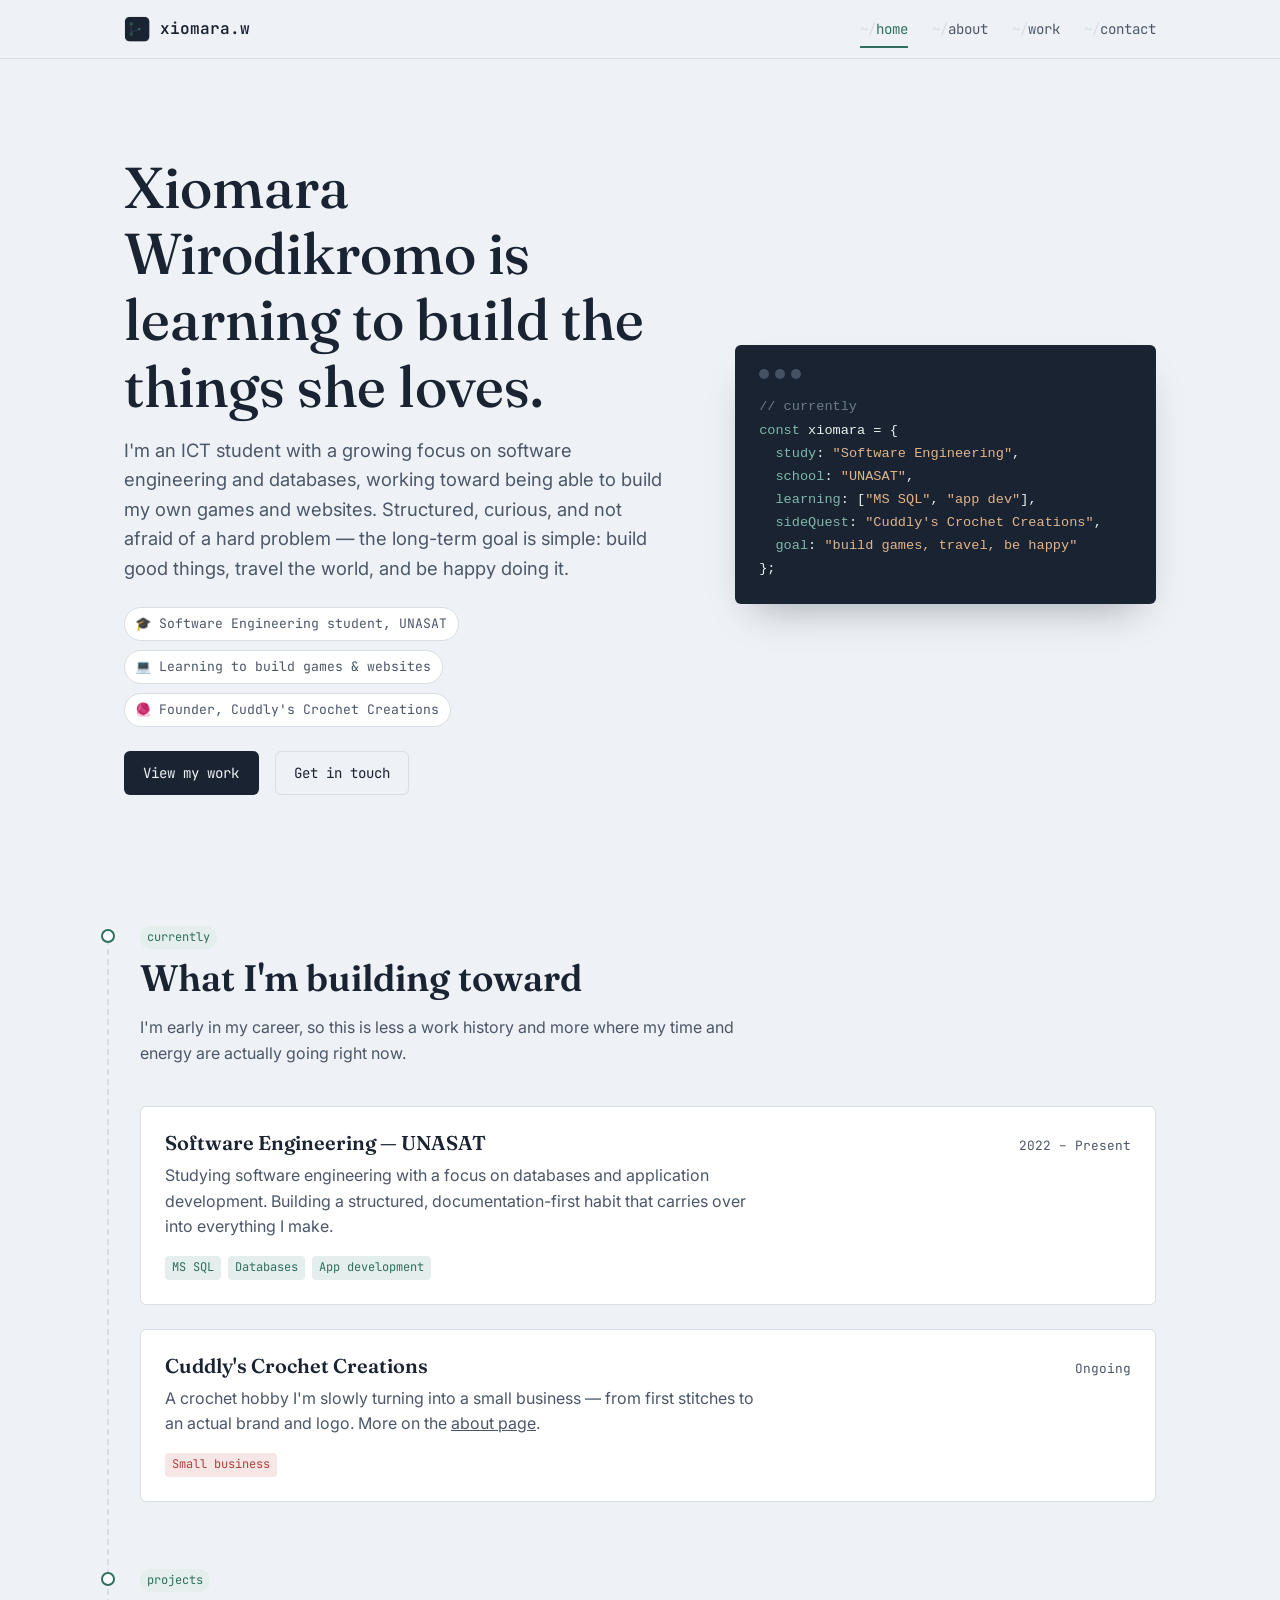
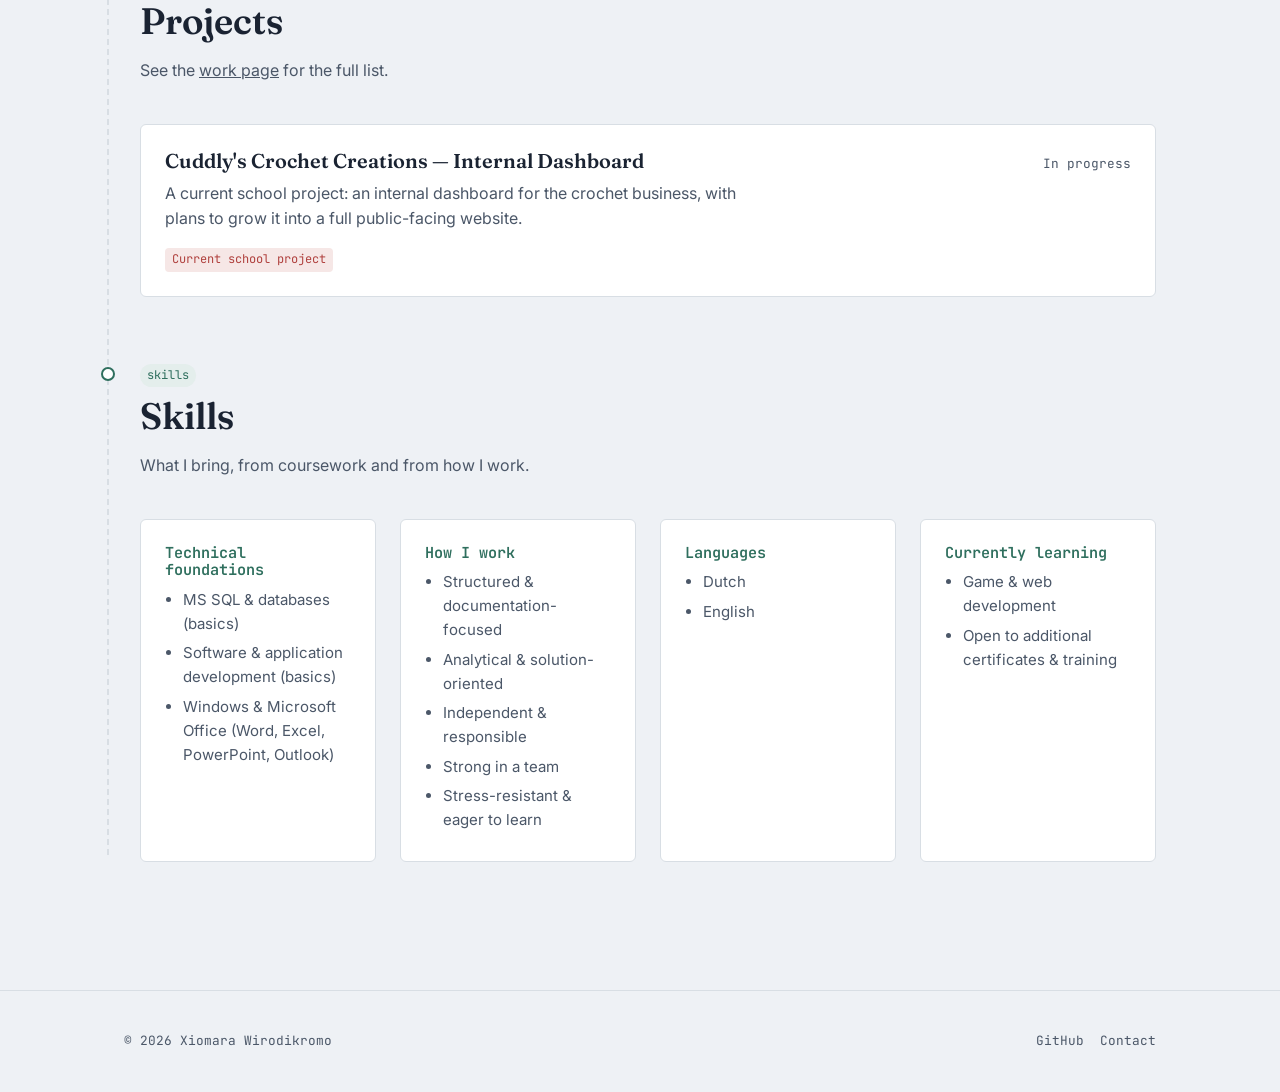
==== index.html @ 6be86434 "Initial commit" ====
<!DOCTYPE html>
<html lang="en">
<head>
<meta charset="UTF-8">
<meta name="viewport" content="width=device-width, initial-scale=1.0">
<title>Xiomara Wirodikromo — ICT Student &amp; Aspiring Developer</title>
<meta name="description" content="Portfolio of Xiomara Wirodikromo, an ICT student building toward software and game development.">
<link rel="icon" href="./img/logo.png">
<link rel="preconnect" href="https://fonts.googleapis.com">
<link href="https://fonts.googleapis.com/css2?family=Fraunces:wght@400;500;600&family=Inter:wght@400;500;600&family=JetBrains+Mono:wght@400;500;600&display=swap" rel="stylesheet">
<link rel="stylesheet" href="./css/main.css">
</head>
<body>

<header class="site-header">
  <nav class="nav">
    <a href="./index.html" class="nav-brand">
      <img src="./img/logo.png" alt="" class="nav-logo">
      xiomara.w
    </a>
    <button class="nav-toggle" aria-label="Toggle menu" aria-expanded="false">
      <span></span>
    </button>
    <ul class="nav-links">
      <li><a href="./index.html">home</a></li>
      <li><a href="./about.html">about</a></li>
      <li><a href="./work.html">work</a></li>
      <li><a href="./contact.html">contact</a></li>
    </ul>
  </nav>
</header>

<main>

  <!-- HERO -->
  <section class="hero">
    <div class="container hero-grid">
      <div class="hero-copy">
        <h1>Xiomara Wirodikromo is learning to build the things she loves.</h1>
        <p class="lede">I'm an ICT student with a growing focus on software
          engineering and databases, working toward being able to build my own
          games and websites. Structured, curious, and not afraid of a hard
          problem — the long-term goal is simple: build good things, travel
          the world, and be happy doing it.</p>

        <ul class="hero-roles">
          <li>🎓 Software Engineering student, UNASAT</li>
          <li>💻 Learning to build games &amp; websites</li>
          <li>🧶 Founder, Cuddly's Crochet Creations</li>
        </ul>

        <div class="hero-actions">
          <a href="./work.html" class="btn btn-primary">View my work</a>
          <a href="./contact.html" class="btn btn-ghost">Get in touch</a>
        </div>
      </div>

      <div class="hero-panel">
        <div class="panel-titlebar"><span></span><span></span><span></span></div>
        <pre><span class="c">// currently</span>
<span class="k">const</span> xiomara = {
  <span class="k">study</span>: <span class="s">"Software Engineering"</span>,
  <span class="k">school</span>: <span class="s">"UNASAT"</span>,
  <span class="k">learning</span>: [<span class="s">"MS SQL"</span>, <span class="s">"app dev"</span>],
  <span class="k">sideQuest</span>: <span class="s">"Cuddly's Crochet Creations"</span>,
  <span class="k">goal</span>: <span class="s">"build games, travel, be happy"</span>
};</pre>
      </div>
    </div>
  </section>

  <!-- CURRENT FOCUS + PROJECTS + SKILLS, threaded on the branch line -->
  <section>
    <div class="container branch">

      <div class="branch-node reveal">
        <span class="commit-tag">currently</span>
        <div class="section-head">
          <h2>What I'm building toward</h2>
          <p>I'm early in my career, so this is less a work history and more
            where my time and energy are actually going right now.</p>
        </div>
        <div class="card-list">
          <article class="entry-card">
            <div class="entry-head">
              <h3>Software Engineering — UNASAT</h3>
              <span class="entry-meta">2022 – Present</span>
            </div>
            <p>Studying software engineering with a focus on databases and
              application development. Building a structured, documentation-first
              habit that carries over into everything I make.</p>
            <div class="tag-row">
              <span class="tag">MS SQL</span>
              <span class="tag">Databases</span>
              <span class="tag">App development</span>
            </div>
          </article>
          <article class="entry-card">
            <div class="entry-head">
              <h3>Cuddly's Crochet Creations</h3>
              <span class="entry-meta">Ongoing</span>
            </div>
            <p>A crochet hobby I'm slowly turning into a small business —
              from first stitches to an actual brand and logo. More on the
              <a href="./about.html">about page</a>.</p>
            <div class="tag-row">
              <span class="tag flag">Small business</span>
            </div>
          </article>
        </div>
      </div>

      <div class="branch-node reveal">
        <span class="commit-tag">projects</span>
        <div class="section-head">
          <h2>Projects</h2>
          <p>See the <a href="./work.html">work page</a> for the full list.</p>
        </div>
        <div class="card-list">
          <article class="entry-card">
            <div class="entry-head">
              <h3>Cuddly's Crochet Creations — Internal Dashboard</h3>
              <span class="entry-meta">In progress</span>
            </div>
            <p>A current school project: an internal dashboard for the
              crochet business, with plans to grow it into a full
              public-facing website.</p>
            <div class="tag-row">
              <span class="tag flag">Current school project</span>
            </div>
          </article>
        </div>
      </div>

      <div class="branch-node reveal">
        <span class="commit-tag">skills</span>
        <div class="section-head">
          <h2>Skills</h2>
          <p>What I bring, from coursework and from how I work.</p>
        </div>
        <div class="skills-grid">
          <div class="skill-card">
            <h3>Technical foundations</h3>
            <ul>
              <li>MS SQL &amp; databases (basics)</li>
              <li>Software &amp; application development (basics)</li>
              <li>Windows &amp; Microsoft Office (Word, Excel, PowerPoint, Outlook)</li>
            </ul>
          </div>
          <div class="skill-card">
            <h3>How I work</h3>
            <ul>
              <li>Structured &amp; documentation-focused</li>
              <li>Analytical &amp; solution-oriented</li>
              <li>Independent &amp; responsible</li>
              <li>Strong in a team</li>
              <li>Stress-resistant &amp; eager to learn</li>
            </ul>
          </div>
          <div class="skill-card">
            <h3>Languages</h3>
            <ul>
              <li>Dutch</li>
              <li>English</li>
            </ul>
          </div>
          <div class="skill-card">
            <h3>Currently learning</h3>
            <ul>
              <li>Game &amp; web development</li>
              <li>Open to additional certificates &amp; training</li>
            </ul>
          </div>
        </div>
      </div>

    </div>
  </section>

</main>

<footer class="site-footer">
  <div class="container footer-row">
    <span>© <span id="year"></span> Xiomara Wirodikromo</span>
    <ul class="footer-links">
      <li><a href="https://github.com/WirodikromoX" target="_blank" rel="noopener">GitHub</a></li>
      <li><a href="./contact.html">Contact</a></li>
    </ul>
  </div>
</footer>

<script src="./js/main.js"></script>
</body>
</html>
---- css/main.css ----
/* =========================================================
   MAIN.CSS
   Loaded on every page. Contains:
   1) design tokens
   2) base/reset + typography
   3) shared components (nav, footer, buttons, branch line, reveal)
   4) home-page-specific sections (hero, experience, projects, skills)
      — index.html has no dedicated stylesheet of its own, so its
      page-specific rules live here since this IS the main page.
   ========================================================= */

/* ---------- 1) design tokens ---------- */
:root{
  --ink:        #1A2332;
  --ink-soft:   #4B5768;
  --paper:      #EEF1F5;
  --card:       #FFFFFF;
  --line:       #D8DEE4;
  --signal:     #2F6F5E;
  --signal-soft:#E4EEEC;
  --flag:       #B0413E;
  --flag-soft:  #F6E7E6;

  --font-display: "Fraunces", Georgia, "Times New Roman", serif;
  --font-body: "Inter", -apple-system, BlinkMacSystemFont, "Segoe UI", sans-serif;
  --font-mono: "JetBrains Mono", "SFMono-Regular", Consolas, monospace;

  --space-1: 0.5rem;
  --space-2: 1rem;
  --space-3: 1.5rem;
  --space-4: 2.5rem;
  --space-5: 4rem;
  --space-6: 6rem;

  --radius: 6px;
  --max-w: 1080px;
}

/* ---------- 2) base / reset / typography ---------- */
*, *::before, *::after{ box-sizing: border-box; }
html{ scroll-behavior: smooth; }

@media (prefers-reduced-motion: reduce){
  html{ scroll-behavior: auto; }
  *, *::before, *::after{
    animation-duration: 0.01ms !important;
    animation-iteration-count: 1 !important;
    transition-duration: 0.01ms !important;
  }
}

body{
  margin: 0;
  background: var(--paper);
  color: var(--ink);
  font-family: var(--font-body);
  font-size: 16px;
  line-height: 1.6;
  -webkit-font-smoothing: antialiased;
}

img{ max-width: 100%; display: block; }
a{ color: inherit; }

h1, h2, h3, h4{
  font-family: var(--font-display);
  font-weight: 600;
  line-height: 1.15;
  margin: 0 0 var(--space-2);
  color: var(--ink);
}
h1{ font-size: clamp(2.4rem, 5vw, 3.6rem); font-weight: 500; }
h2{ font-size: clamp(1.7rem, 3vw, 2.3rem); }
h3{ font-size: 1.25rem; }
p{ margin: 0 0 var(--space-2); color: var(--ink-soft); max-width: 60ch; }

.eyebrow{
  font-family: var(--font-mono);
  font-size: 0.78rem;
  letter-spacing: 0.04em;
  color: var(--signal);
  display: inline-flex;
  align-items: center;
  gap: 0.5em;
  margin-bottom: var(--space-2);
}
.eyebrow::before{ content: "//"; color: var(--line); }

.container{
  max-width: var(--max-w);
  margin: 0 auto;
  padding: 0 var(--space-3);
}

a:focus-visible, button:focus-visible, input:focus-visible, textarea:focus-visible{
  outline: 2px solid var(--signal);
  outline-offset: 3px;
  border-radius: 3px;
}

section{ padding: var(--space-5) 0; }
.section-head{ margin-bottom: var(--space-4); max-width: 62ch; }

/* ---------- 3) shared components ---------- */

/* nav */
.site-header{
  position: sticky;
  top: 0;
  z-index: 50;
  background: rgba(238,241,245,0.88);
  backdrop-filter: blur(8px);
  border-bottom: 1px solid var(--line);
}
.nav{
  display: flex;
  align-items: center;
  justify-content: space-between;
  padding: var(--space-2) var(--space-3);
  max-width: var(--max-w);
  margin: 0 auto;
}
.nav-brand{
  font-family: var(--font-mono);
  font-weight: 600;
  font-size: 1rem;
  text-decoration: none;
  color: var(--ink);
  display: flex;
  align-items: center;
  gap: 0.6em;
}
.nav-brand .nav-logo{
  width: 26px; height: 26px;
  border-radius: 6px;
}
.nav-links{
  display: flex;
  gap: var(--space-3);
  list-style: none;
  margin: 0; padding: 0;
  font-family: var(--font-mono);
  font-size: 0.88rem;
}
.nav-links a{
  text-decoration: none;
  color: var(--ink-soft);
  padding: 0.3em 0;
  position: relative;
}
.nav-links a::before{
  content: "~/";
  color: var(--line);
}
.nav-links a:hover, .nav-links a[aria-current="page"]{
  color: var(--signal);
}
.nav-links a[aria-current="page"]::after{
  content: "";
  position: absolute;
  left: 0; right: 0; bottom: -6px;
  height: 2px;
  background: var(--signal);
}
.nav-toggle{
  display: none;
  background: none;
  border: 1px solid var(--line);
  border-radius: var(--radius);
  width: 40px; height: 40px;
  cursor: pointer;
  align-items: center;
  justify-content: center;
}
.nav-toggle span, .nav-toggle span::before, .nav-toggle span::after{
  content: "";
  display: block;
  width: 18px; height: 2px;
  background: var(--ink);
  position: relative;
  transition: transform 0.2s ease, opacity 0.2s ease;
}
.nav-toggle span::before{ position: absolute; top: -6px; }
.nav-toggle span::after{ position: absolute; top: 6px; }

/* branch line — signature element, used on every page */
.branch{
  position: relative;
  padding-left: var(--space-4);
}
.branch::before{
  content: "";
  position: absolute;
  left: 7px; top: 6px; bottom: 6px;
  width: 2px;
  background: repeating-linear-gradient(
    to bottom, var(--line) 0 6px, transparent 6px 10px
  );
}
.branch-node{
  position: relative;
  padding-bottom: var(--space-5);
}
.branch-node:last-child{ padding-bottom: 0; }
.branch-node::before{
  content: "";
  position: absolute;
  left: calc(-1 * var(--space-4) + 1px);
  top: 6px;
  width: 14px; height: 14px;
  border-radius: 50%;
  background: var(--card);
  border: 2px solid var(--signal);
}
.branch-node .commit-tag{
  font-family: var(--font-mono);
  font-size: 0.75rem;
  color: var(--signal);
  background: var(--signal-soft);
  padding: 0.15em 0.6em;
  border-radius: 999px;
  display: inline-block;
  margin-bottom: var(--space-1);
}

/* buttons */
.btn{
  display: inline-flex;
  align-items: center;
  gap: 0.5em;
  font-family: var(--font-mono);
  font-size: 0.88rem;
  text-decoration: none;
  padding: 0.7em 1.3em;
  border-radius: var(--radius);
  border: 1px solid transparent;
  cursor: pointer;
  transition: transform 0.15s ease, background 0.15s ease, border-color 0.15s ease;
}
.btn-primary{ background: var(--ink); color: #EEF1F5; }
.btn-primary:hover{ transform: translateY(-2px); background: var(--signal); }
.btn-ghost{ background: transparent; border-color: var(--line); color: var(--ink); }
.btn-ghost:hover{ border-color: var(--signal); color: var(--signal); }

/* tags (shared across experience/project/skill cards) */
.tag-row{ display: flex; flex-wrap: wrap; gap: 0.4em; margin-top: var(--space-1); }
.tag{
  font-family: var(--font-mono);
  font-size: 0.75rem;
  padding: 0.2em 0.6em;
  border-radius: 4px;
  background: var(--signal-soft);
  color: var(--signal);
}
.tag.flag{ background: var(--flag-soft); color: var(--flag); }

/* reveal-on-scroll */
.reveal{ opacity: 0; transform: translateY(16px); transition: opacity 0.6s ease, transform 0.6s ease; }
.reveal.is-visible{ opacity: 1; transform: translateY(0); }

/* footer */
.site-footer{
  border-top: 1px solid var(--line);
  padding: var(--space-4) 0;
  margin-top: var(--space-5);
}
.footer-row{
  display: flex;
  justify-content: space-between;
  align-items: center;
  flex-wrap: wrap;
  gap: var(--space-2);
  font-family: var(--font-mono);
  font-size: 0.8rem;
  color: var(--ink-soft);
}
.footer-links{ display: flex; gap: var(--space-2); list-style: none; margin: 0; padding: 0; }
.footer-links a{ text-decoration: none; color: var(--ink-soft); }
.footer-links a:hover{ color: var(--signal); }

/* ---------- 4) home page (index.html) ---------- */
.hero{ padding: var(--space-6) 0 var(--space-5); }
.hero-grid{
  display: grid;
  grid-template-columns: 1.3fr 1fr;
  gap: var(--space-5);
  align-items: center;
}
.hero-copy p.lede{ font-size: 1.15rem; color: var(--ink-soft); max-width: 52ch; }
.hero-roles{
  display: flex; flex-wrap: wrap; gap: 0.6em;
  margin: var(--space-3) 0; padding: 0; list-style: none;
}
.hero-roles li{
  font-family: var(--font-mono);
  font-size: 0.82rem;
  border: 1px solid var(--line);
  background: var(--card);
  padding: 0.4em 0.8em;
  border-radius: 999px;
  color: var(--ink-soft);
}
.hero-actions{ display: flex; gap: var(--space-2); margin-top: var(--space-3); flex-wrap: wrap; }

.hero-panel{
  background: var(--ink);
  color: #EAF0EE;
  border-radius: var(--radius);
  padding: var(--space-3);
  font-family: var(--font-mono);
  font-size: 0.85rem;
  box-shadow: 0 20px 40px -20px rgba(26,35,50,0.4);
}
.hero-panel .panel-titlebar{ display: flex; gap: 6px; margin-bottom: var(--space-2); }
.hero-panel .panel-titlebar span{ width: 10px; height: 10px; border-radius: 50%; background: #465063; }
.hero-panel pre{ margin: 0; white-space: pre-wrap; line-height: 1.7; }
.hero-panel .k{ color: #7FB8A8; }
.hero-panel .s{ color: #E0B48A; }
.hero-panel .c{ color: #6E7A8C; }

/* experience / project cards (home page summary lists) */
.card-list{ display: flex; flex-direction: column; gap: var(--space-3); }
.entry-card{
  background: var(--card);
  border: 1px solid var(--line);
  border-radius: var(--radius);
  padding: var(--space-3);
}
.entry-head{
  display: flex; justify-content: space-between; align-items: baseline;
  flex-wrap: wrap; gap: 0.5em; margin-bottom: 0.4em;
}
.entry-head h3{ margin: 0; }
.entry-meta{ font-family: var(--font-mono); font-size: 0.8rem; color: var(--ink-soft); white-space: nowrap; }

/* skills grid */
.skills-grid{
  display: grid;
  grid-template-columns: repeat(auto-fit, minmax(220px, 1fr));
  gap: var(--space-3);
}
.skill-card{ background: var(--card); border: 1px solid var(--line); border-radius: var(--radius); padding: var(--space-3); }
.skill-card h3{ font-family: var(--font-mono); font-size: 0.95rem; color: var(--signal); margin-bottom: 0.6em; }
.skill-card ul{ margin: 0; padding-left: 1.1em; color: var(--ink-soft); }
.skill-card li{ margin-bottom: 0.35em; font-size: 0.94rem; }

/* ---------- responsive (shared breakpoints) ---------- */
@media (max-width: 860px){
  .hero-grid{ grid-template-columns: 1fr; }
  .hero-panel{ order: -1; }
}

@media (max-width: 720px){
  .nav-toggle{ display: flex; }
  .nav-links{
    position: absolute;
    top: 100%; left: 0; right: 0;
    background: var(--paper);
    border-bottom: 1px solid var(--line);
    flex-direction: column;
    gap: 0;
    padding: var(--space-2) var(--space-3);
    display: none;
  }
  .nav-links.open{ display: flex; }
  .nav-links li{ padding: 0.7em 0; border-bottom: 1px solid var(--line); }
  .nav-links li:last-child{ border-bottom: none; }
  .branch{ padding-left: var(--space-3); }
  .branch-node::before{ left: calc(-1 * var(--space-3) + 1px); }
}

@media (max-width: 480px){
  .container{ padding: 0 var(--space-2); }
  .hero{ padding: var(--space-5) 0 var(--space-4); }
  h1{ font-size: 2.1rem; }
}
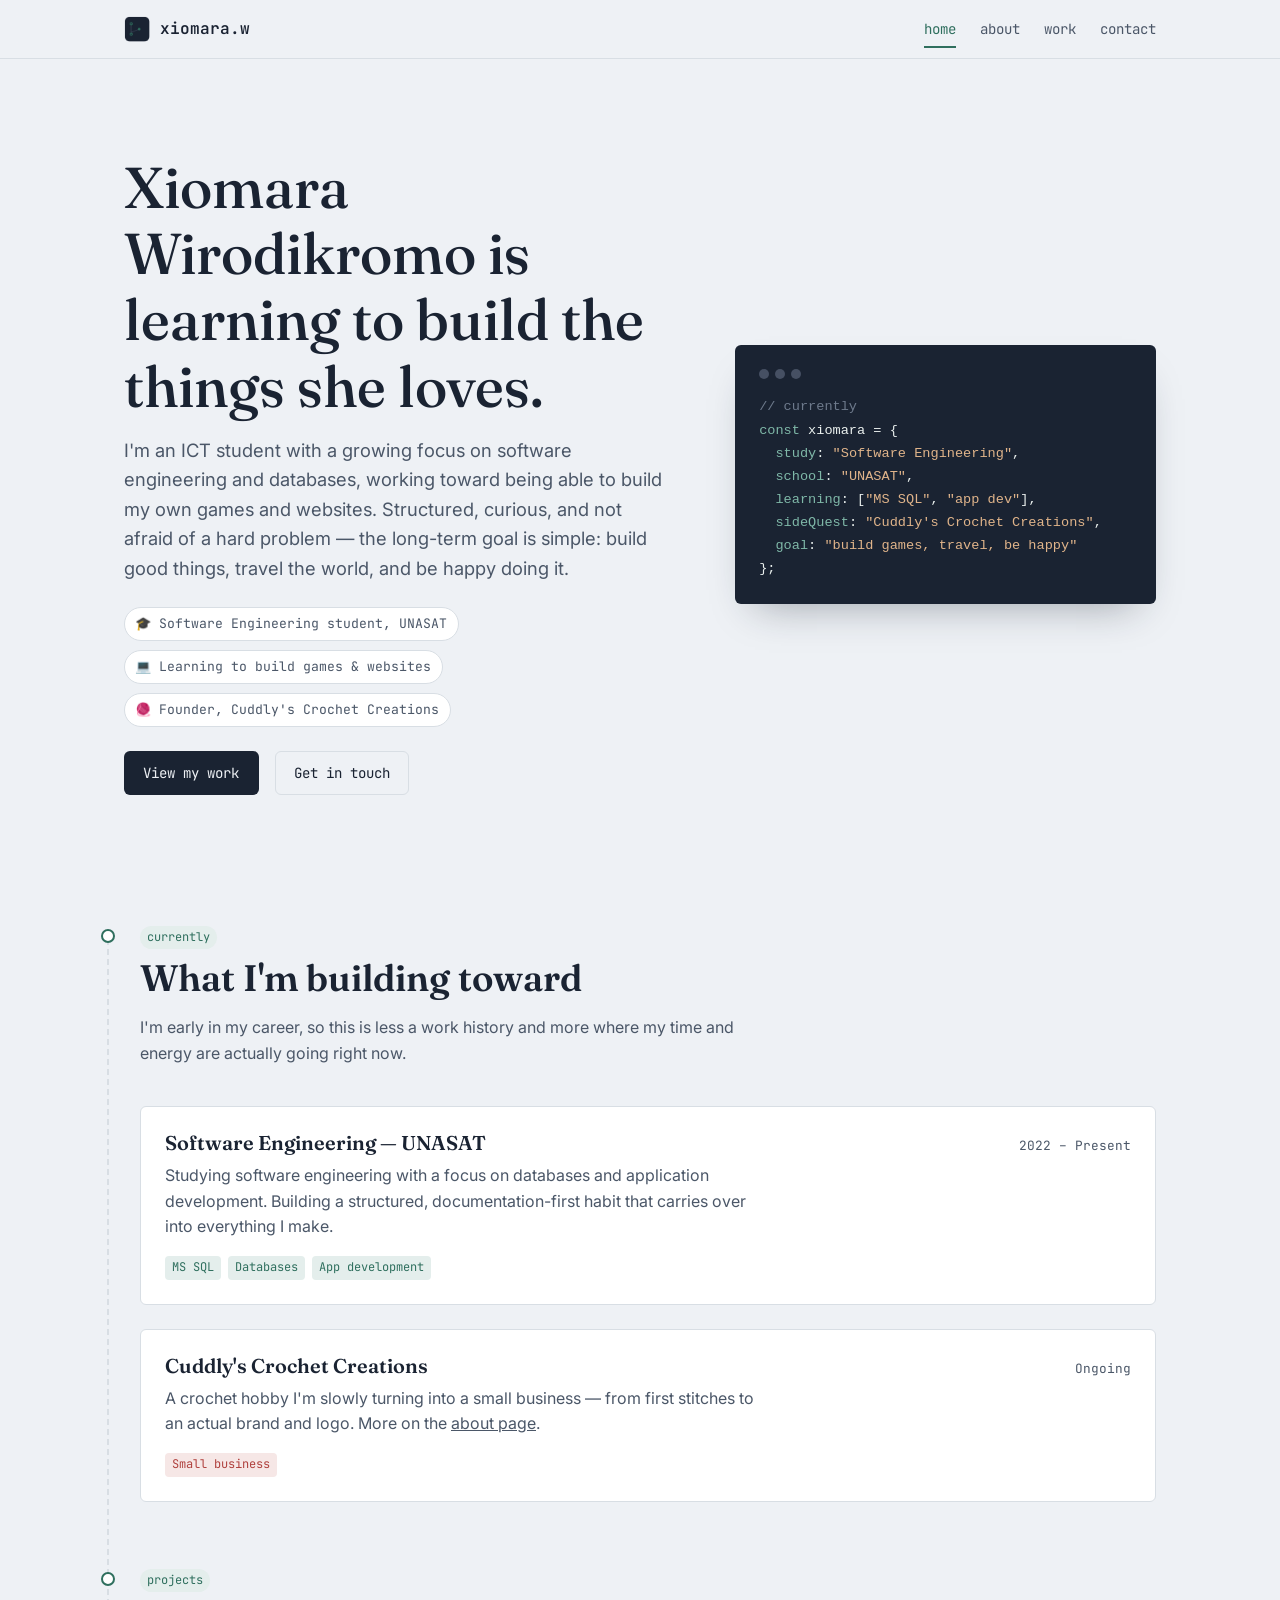
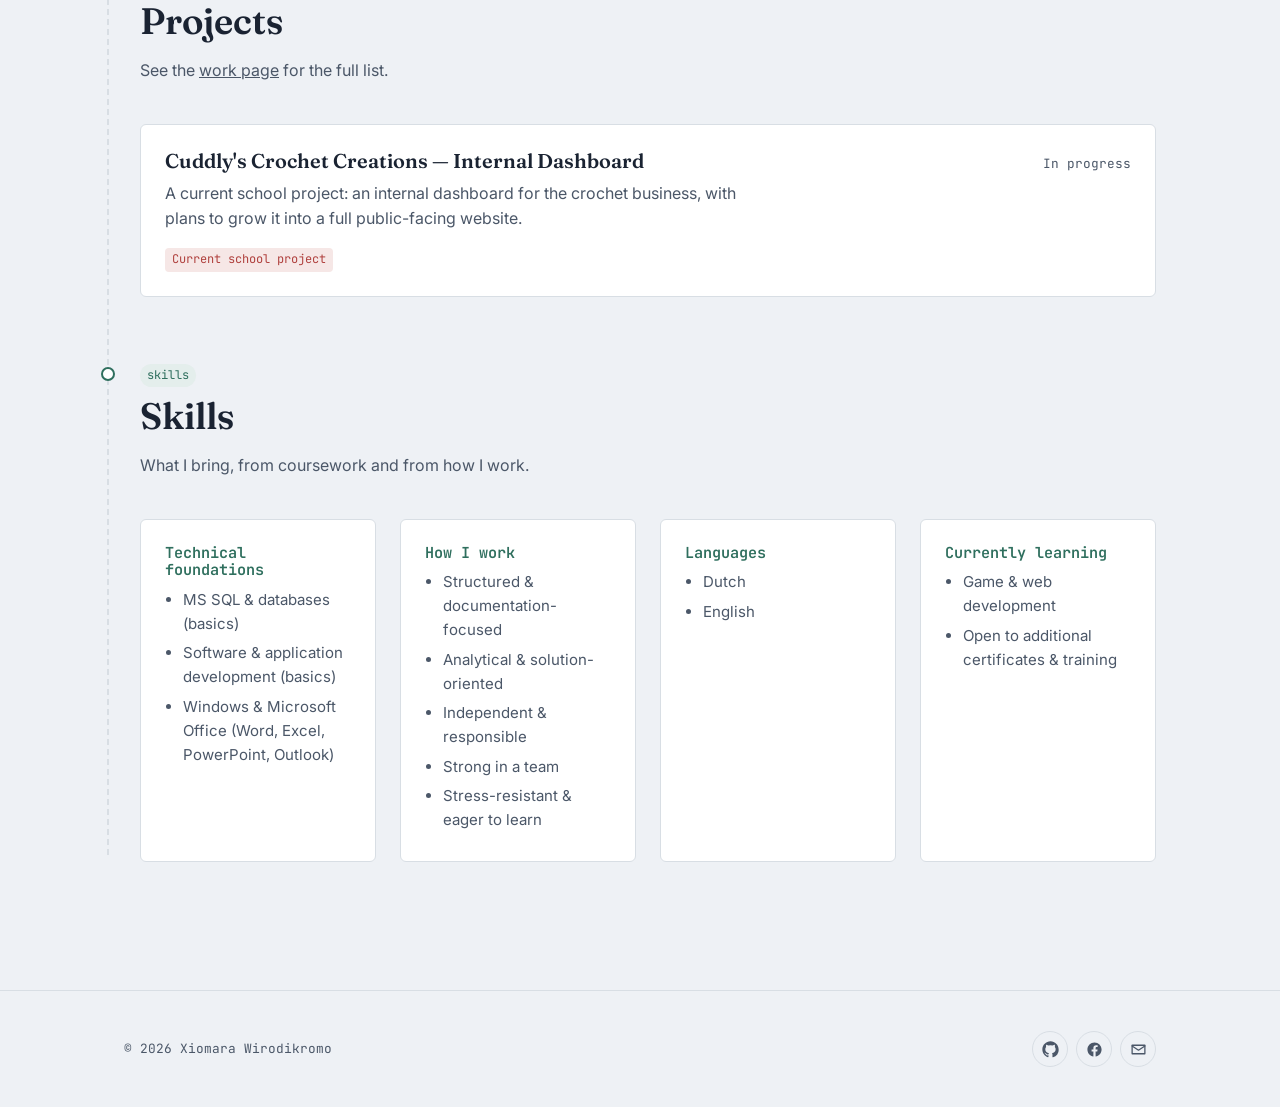
==== commit 08254d8b: "Updated" ====
--- a/index.html
+++ b/index.html
@@ -183,8 +183,21 @@
   <div class="container footer-row">
     <span>© <span id="year"></span> Xiomara Wirodikromo</span>
     <ul class="footer-links">
-      <li><a href="https://github.com/WirodikromoX" target="_blank" rel="noopener">GitHub</a></li>
-      <li><a href="./contact.html">Contact</a></li>
+      <li>
+        <a href="https://github.com/WirodikromoX" target="_blank" rel="noopener" aria-label="GitHub">
+          <svg viewBox="0 0 24 24" fill="currentColor" aria-hidden="true"><path d="M12 .5C5.73.5.5 5.73.5 12c0 5.08 3.29 9.39 7.86 10.91.57.1.78-.25.78-.55 0-.27-.01-1.17-.02-2.12-3.2.7-3.88-1.36-3.88-1.36-.52-1.33-1.28-1.69-1.28-1.69-1.04-.71.08-.7.08-.7 1.15.08 1.76 1.18 1.76 1.18 1.03 1.76 2.7 1.25 3.36.96.1-.75.4-1.25.73-1.54-2.55-.29-5.24-1.28-5.24-5.69 0-1.26.45-2.28 1.18-3.09-.12-.29-.51-1.46.11-3.05 0 0 .96-.31 3.15 1.18a10.9 10.9 0 0 1 5.74 0c2.19-1.49 3.15-1.18 3.15-1.18.62 1.59.23 2.76.11 3.05.74.81 1.18 1.83 1.18 3.09 0 4.42-2.69 5.4-5.25 5.68.41.36.78 1.08.78 2.18 0 1.57-.01 2.84-.01 3.23 0 .3.2.66.79.55A10.52 10.52 0 0 0 23.5 12C23.5 5.73 18.27.5 12 .5z"/></svg>
+        </a>
+      </li>
+      <li>
+        <a href="https://www.facebook.com/share/17tp4XzdbE/" target="_blank" rel="noopener" aria-label="Facebook">
+          <svg viewBox="0 0 24 24" fill="currentColor" aria-hidden="true"><path d="M22 12.06C22 6.5 17.52 2 12 2S2 6.5 2 12.06c0 5 3.66 9.15 8.44 9.94v-7.03H7.9v-2.91h2.54V9.85c0-2.51 1.49-3.9 3.77-3.9 1.09 0 2.24.2 2.24.2v2.46h-1.26c-1.24 0-1.63.77-1.63 1.56v1.88h2.78l-.44 2.91h-2.34V22c4.78-.79 8.44-4.94 8.44-9.94z"/></svg>
+        </a>
+      </li>
+      <li>
+        <a href="./contact.html" aria-label="Contact">
+          <svg viewBox="0 0 24 24" fill="none" stroke="currentColor" stroke-width="1.8" stroke-linecap="round" stroke-linejoin="round" aria-hidden="true"><path d="M3 6h18v12H3z"/><path d="m3 7 9 6 9-6"/></svg>
+        </a>
+      </li>
     </ul>
   </div>
 </footer>
--- a/css/main.css
+++ b/css/main.css
@@ -148,10 +148,6 @@
   padding: 0.3em 0;
   position: relative;
 }
-.nav-links a::before{
-  content: "~/";
-  color: var(--line);
-}
 .nav-links a:hover, .nav-links a[aria-current="page"]{
   color: var(--signal);
 }
@@ -274,9 +270,25 @@
   font-size: 0.8rem;
   color: var(--ink-soft);
 }
-.footer-links{ display: flex; gap: var(--space-2); list-style: none; margin: 0; padding: 0; }
-.footer-links a{ text-decoration: none; color: var(--ink-soft); }
-.footer-links a:hover{ color: var(--signal); }
+.footer-links{ display: flex; gap: var(--space-1); list-style: none; margin: 0; padding: 0; align-items: center; }
+.footer-links a{
+  text-decoration: none;
+  color: var(--ink-soft);
+  display: inline-flex;
+  align-items: center;
+  justify-content: center;
+  width: 36px; height: 36px;
+  border-radius: 50%;
+  border: 1px solid var(--line);
+  transition: color 0.15s ease, border-color 0.15s ease, background 0.15s ease, transform 0.15s ease;
+}
+.footer-links a:hover{
+  color: var(--signal);
+  border-color: var(--signal);
+  background: var(--signal-soft);
+  transform: translateY(-2px);
+}
+.footer-links svg{ width: 17px; height: 17px; }
 
 /* ---------- 4) home page (index.html) ---------- */
 .hero{ padding: var(--space-6) 0 var(--space-5); }
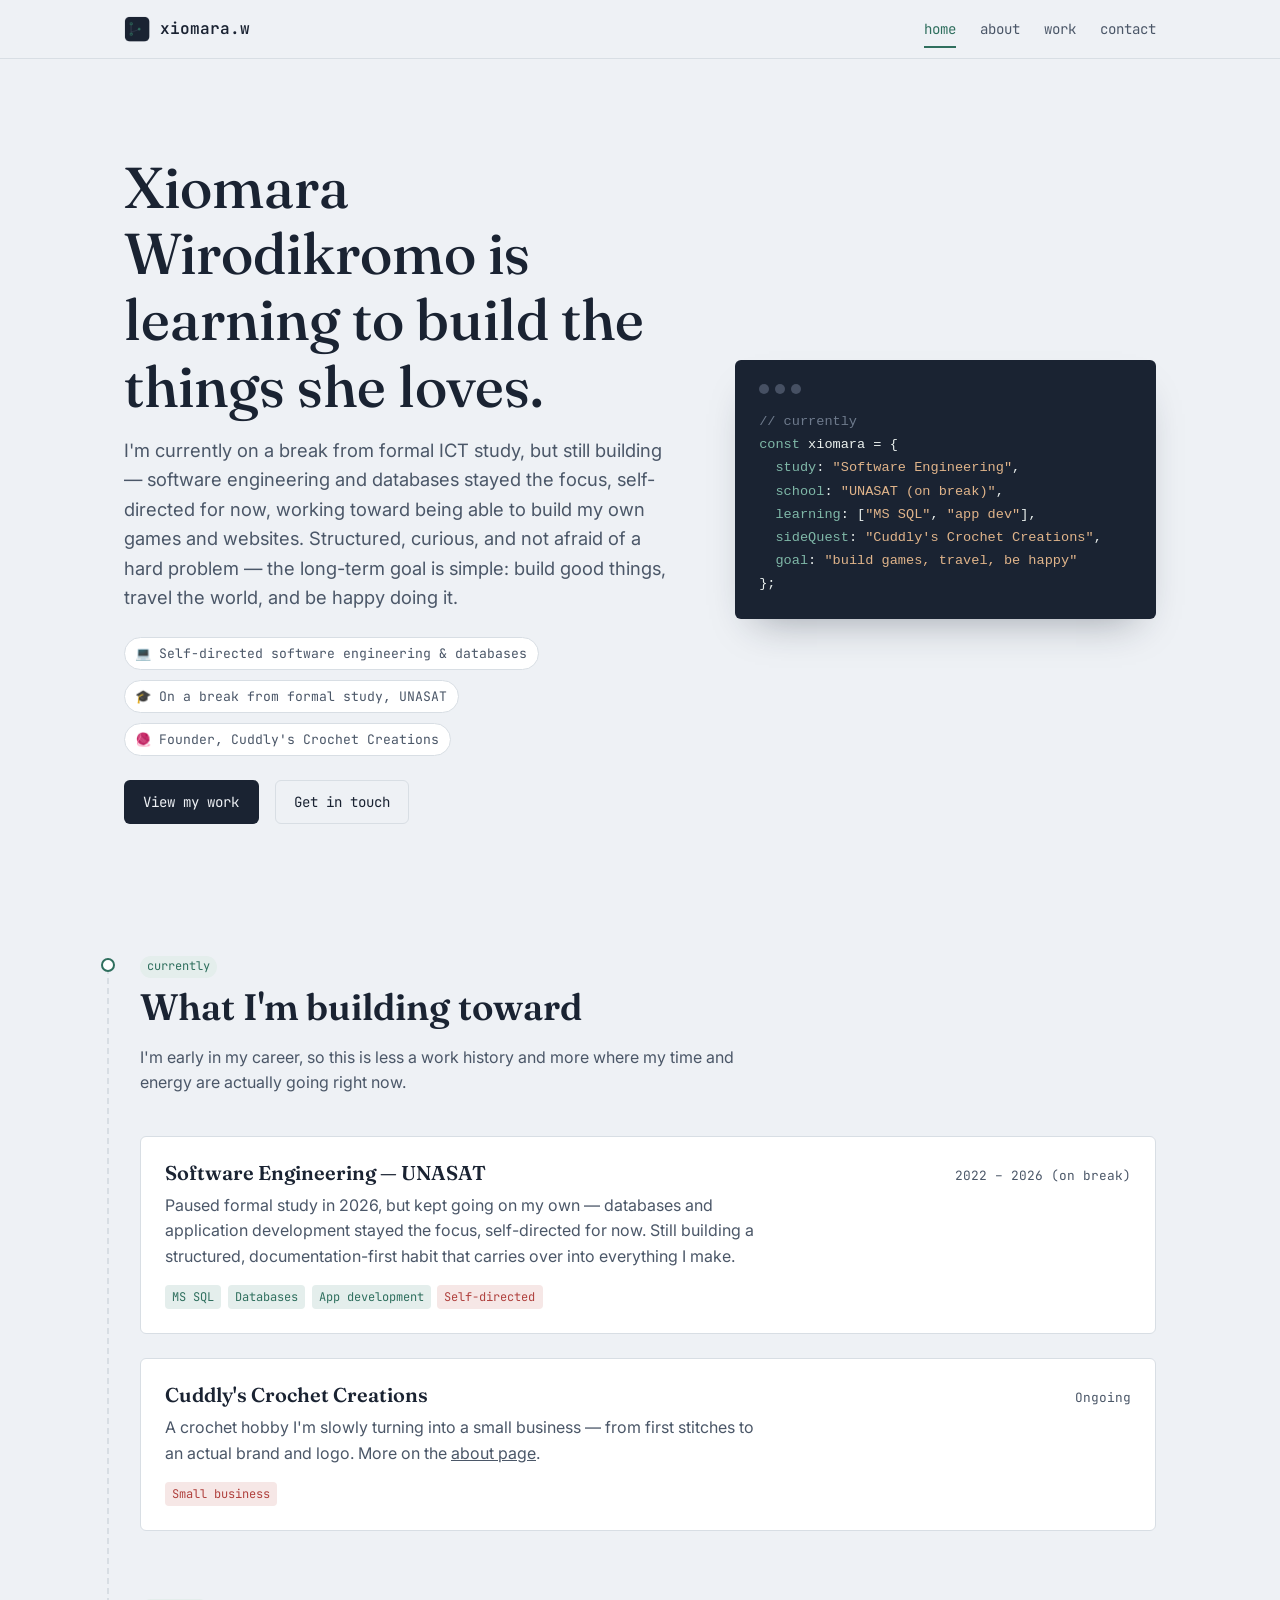
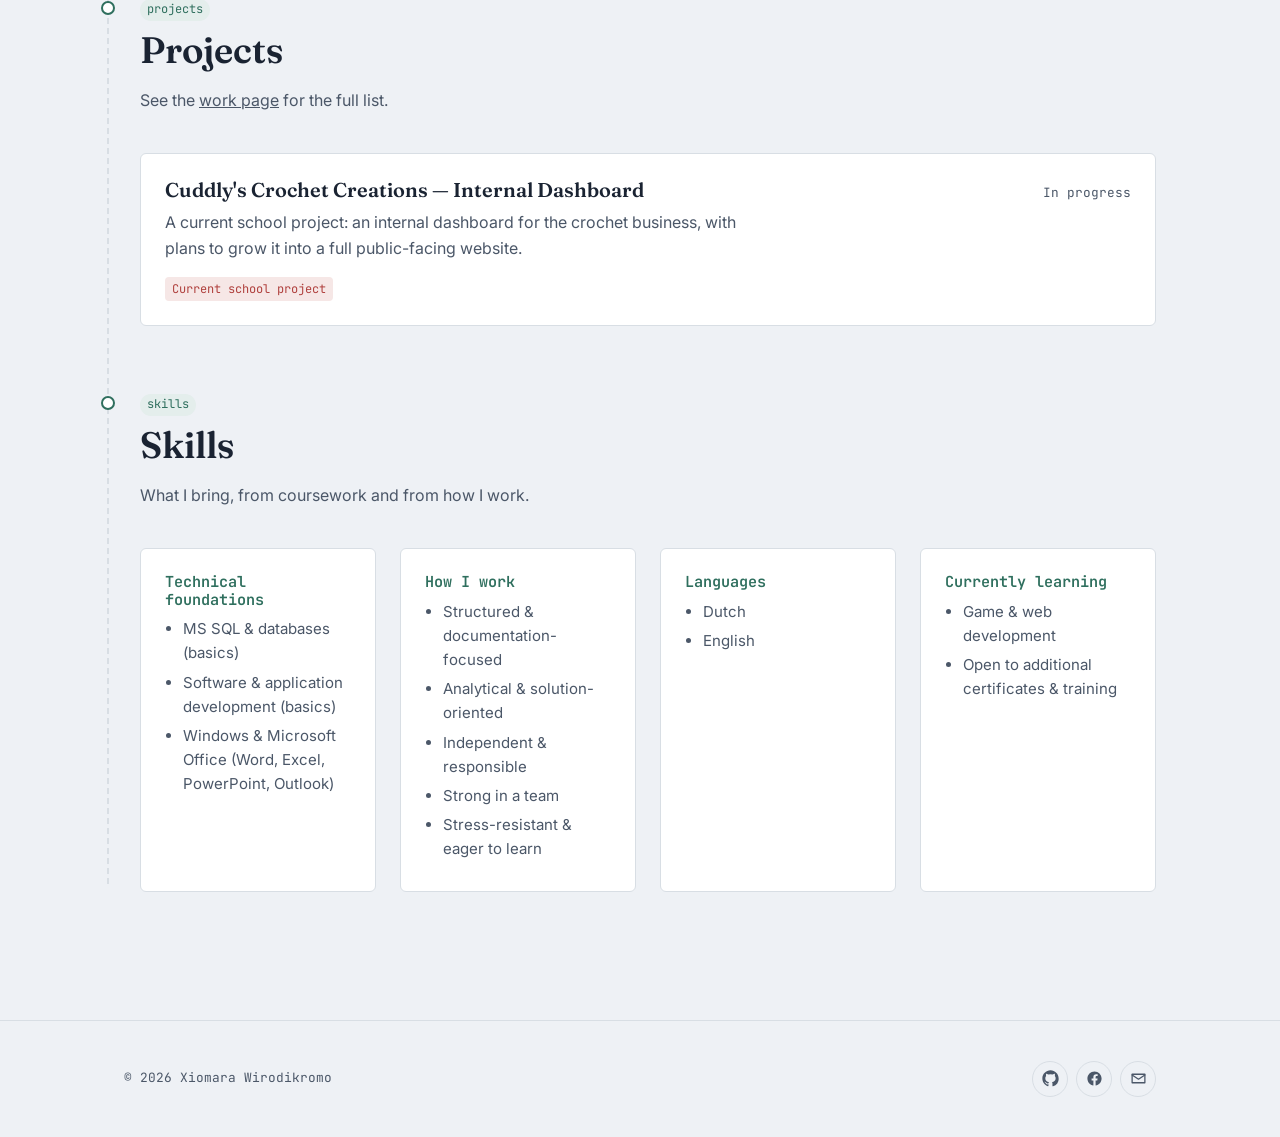
==== commit 042bbc5b: "Updated" ====
--- a/index.html
+++ b/index.html
@@ -3,8 +3,8 @@
 <head>
 <meta charset="UTF-8">
 <meta name="viewport" content="width=device-width, initial-scale=1.0">
-<title>Xiomara Wirodikromo — ICT Student &amp; Aspiring Developer</title>
-<meta name="description" content="Portfolio of Xiomara Wirodikromo, an ICT student building toward software and game development.">
+<title>Xiomara Wirodikromo — Aspiring Software &amp; Game Developer</title>
+<meta name="description" content="Portfolio of Xiomara Wirodikromo, a self-directed software developer building toward games and websites.">
 <link rel="icon" href="./img/logo.png">
 <link rel="preconnect" href="https://fonts.googleapis.com">
 <link href="https://fonts.googleapis.com/css2?family=Fraunces:wght@400;500;600&family=Inter:wght@400;500;600&family=JetBrains+Mono:wght@400;500;600&display=swap" rel="stylesheet">
@@ -37,15 +37,16 @@
     <div class="container hero-grid">
       <div class="hero-copy">
         <h1>Xiomara Wirodikromo is learning to build the things she loves.</h1>
-        <p class="lede">I'm an ICT student with a growing focus on software
-          engineering and databases, working toward being able to build my own
-          games and websites. Structured, curious, and not afraid of a hard
-          problem — the long-term goal is simple: build good things, travel
-          the world, and be happy doing it.</p>
+        <p class="lede">I'm currently on a break from formal ICT study, but
+          still building — software engineering and databases stayed the
+          focus, self-directed for now, working toward being able to build
+          my own games and websites. Structured, curious, and not afraid of
+          a hard problem — the long-term goal is simple: build good things,
+          travel the world, and be happy doing it.</p>
 
         <ul class="hero-roles">
-          <li>🎓 Software Engineering student, UNASAT</li>
-          <li>💻 Learning to build games &amp; websites</li>
+          <li>💻 Self-directed software engineering &amp; databases</li>
+          <li>🎓 On a break from formal study, UNASAT</li>
           <li>🧶 Founder, Cuddly's Crochet Creations</li>
         </ul>
 
@@ -60,7 +61,7 @@
         <pre><span class="c">// currently</span>
 <span class="k">const</span> xiomara = {
   <span class="k">study</span>: <span class="s">"Software Engineering"</span>,
-  <span class="k">school</span>: <span class="s">"UNASAT"</span>,
+  <span class="k">school</span>: <span class="s">"UNASAT (on break)"</span>,
   <span class="k">learning</span>: [<span class="s">"MS SQL"</span>, <span class="s">"app dev"</span>],
   <span class="k">sideQuest</span>: <span class="s">"Cuddly's Crochet Creations"</span>,
   <span class="k">goal</span>: <span class="s">"build games, travel, be happy"</span>
@@ -84,15 +85,18 @@
           <article class="entry-card">
             <div class="entry-head">
               <h3>Software Engineering — UNASAT</h3>
-              <span class="entry-meta">2022 – Present</span>
-            </div>
-            <p>Studying software engineering with a focus on databases and
-              application development. Building a structured, documentation-first
-              habit that carries over into everything I make.</p>
+              <span class="entry-meta">2022 – 2026 (on break)</span>
+            </div>
+            <p>Paused formal study in 2026, but kept going on my own —
+              databases and application development stayed the focus,
+              self-directed for now. Still building a structured,
+              documentation-first habit that carries over into everything
+              I make.</p>
             <div class="tag-row">
               <span class="tag">MS SQL</span>
               <span class="tag">Databases</span>
               <span class="tag">App development</span>
+              <span class="tag flag">Self-directed</span>
             </div>
           </article>
           <article class="entry-card">
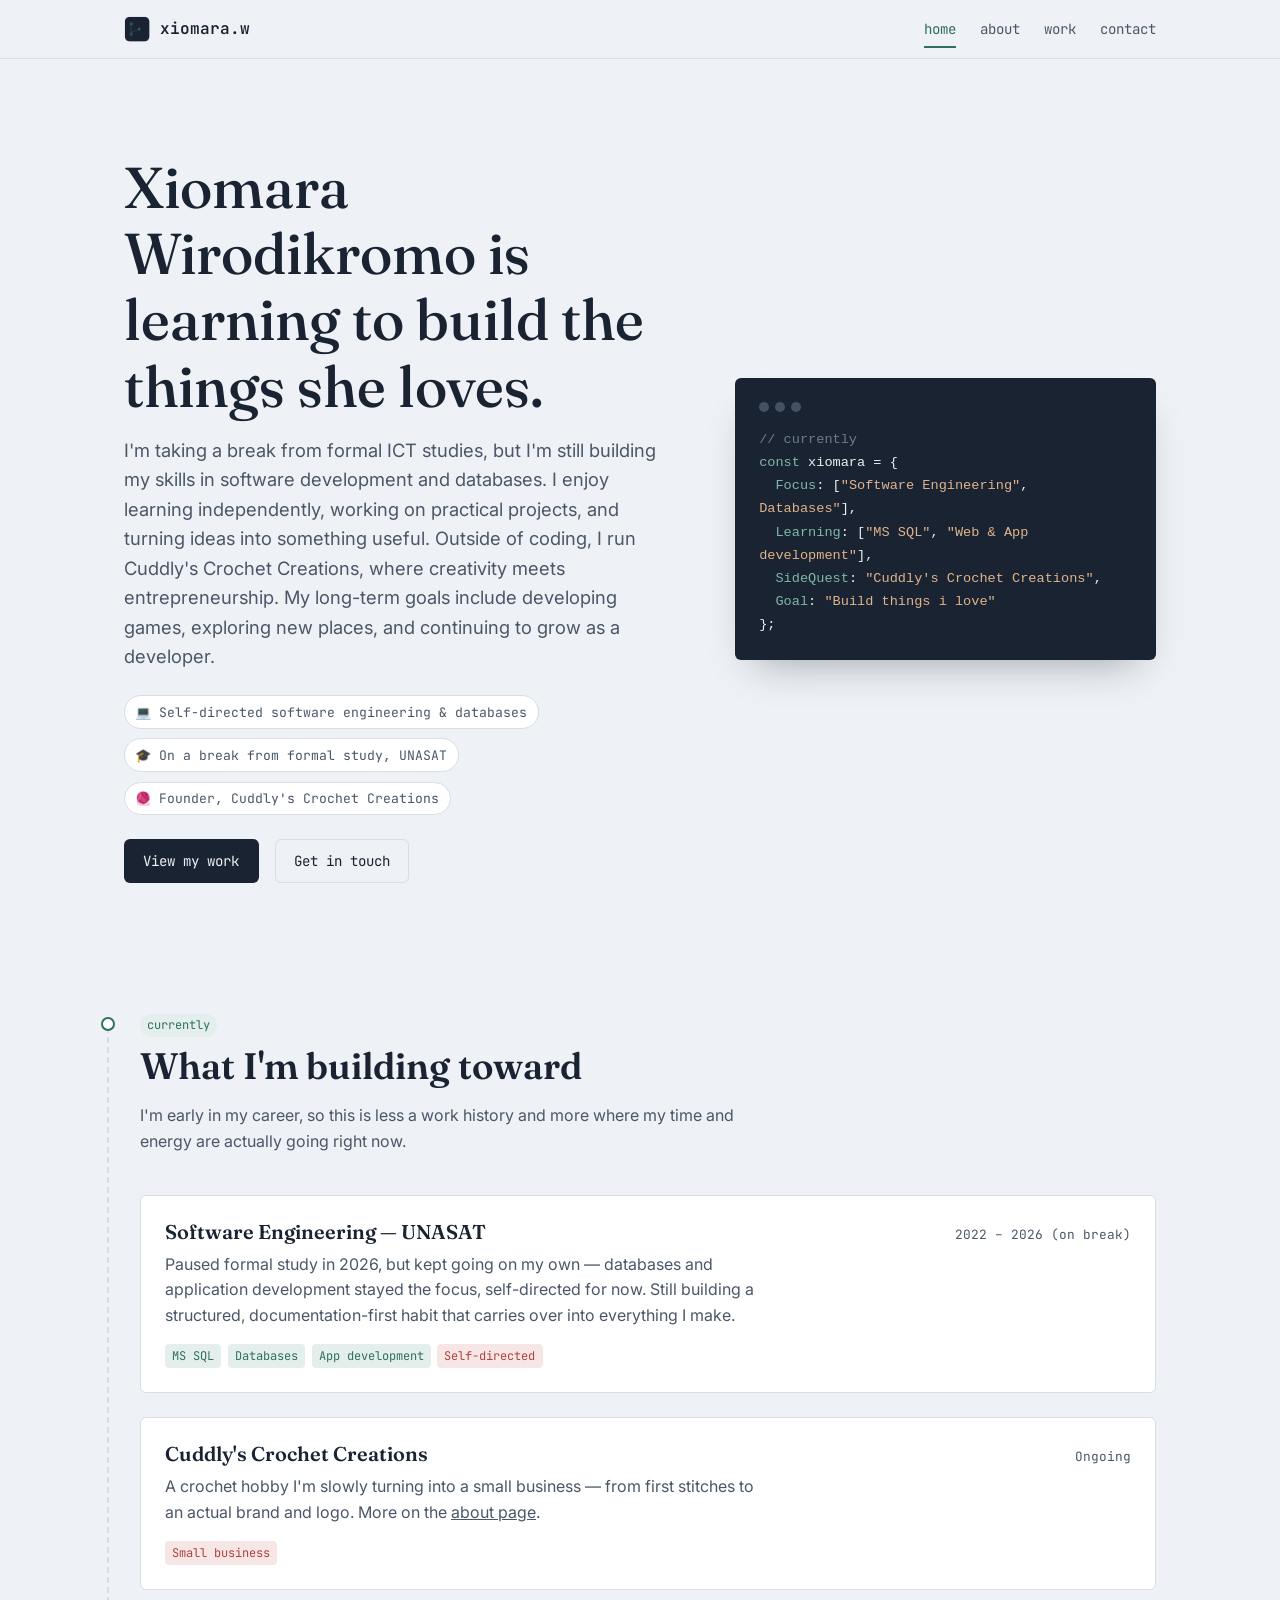
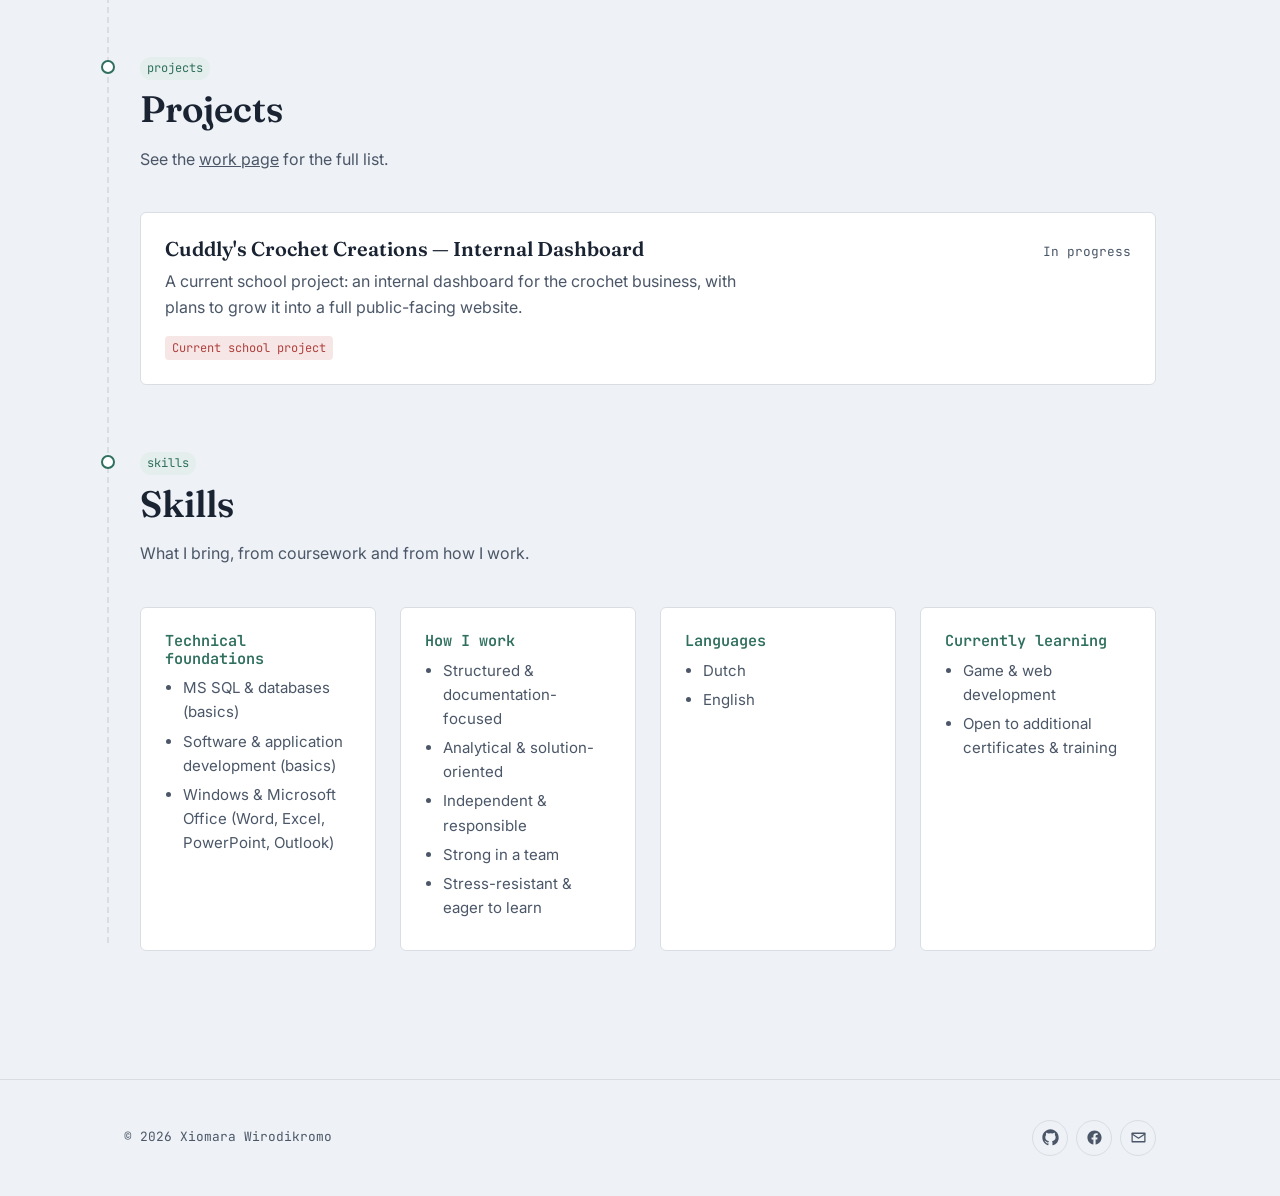
==== commit 7c01ef62: "update" ====
--- a/index.html
+++ b/index.html
@@ -37,12 +37,12 @@
     <div class="container hero-grid">
       <div class="hero-copy">
         <h1>Xiomara Wirodikromo is learning to build the things she loves.</h1>
-        <p class="lede">I'm currently on a break from formal ICT study, but
-          still building — software engineering and databases stayed the
-          focus, self-directed for now, working toward being able to build
-          my own games and websites. Structured, curious, and not afraid of
-          a hard problem — the long-term goal is simple: build good things,
-          travel the world, and be happy doing it.</p>
+        <p class="lede">I'm taking a break from formal ICT studies, but I'm still 
+          building my skills in software development and databases. I enjoy learning 
+          independently, working on practical projects, and turning ideas into 
+          something useful. Outside of coding, I run Cuddly's Crochet Creations, 
+          where creativity meets entrepreneurship. My long-term goals include 
+          developing games, exploring new places, and continuing to grow as a developer.</p>
 
         <ul class="hero-roles">
           <li>💻 Self-directed software engineering &amp; databases</li>
@@ -60,11 +60,10 @@
         <div class="panel-titlebar"><span></span><span></span><span></span></div>
         <pre><span class="c">// currently</span>
 <span class="k">const</span> xiomara = {
-  <span class="k">study</span>: <span class="s">"Software Engineering"</span>,
-  <span class="k">school</span>: <span class="s">"UNASAT (on break)"</span>,
-  <span class="k">learning</span>: [<span class="s">"MS SQL"</span>, <span class="s">"app dev"</span>],
-  <span class="k">sideQuest</span>: <span class="s">"Cuddly's Crochet Creations"</span>,
-  <span class="k">goal</span>: <span class="s">"build games, travel, be happy"</span>
+  <span class="k">Focus</span>: [<span class="s">"Software Engineering"</span>, <span class="s">Databases"</span>],
+  <span class="k">Learning</span>: [<span class="s">"MS SQL"</span>, <span class="s">"Web & App development"</span>],
+  <span class="k">SideQuest</span>: <span class="s">"Cuddly's Crochet Creations"</span>,
+  <span class="k">Goal</span>: <span class="s">"Build things i love"</span>
 };</pre>
       </div>
     </div>
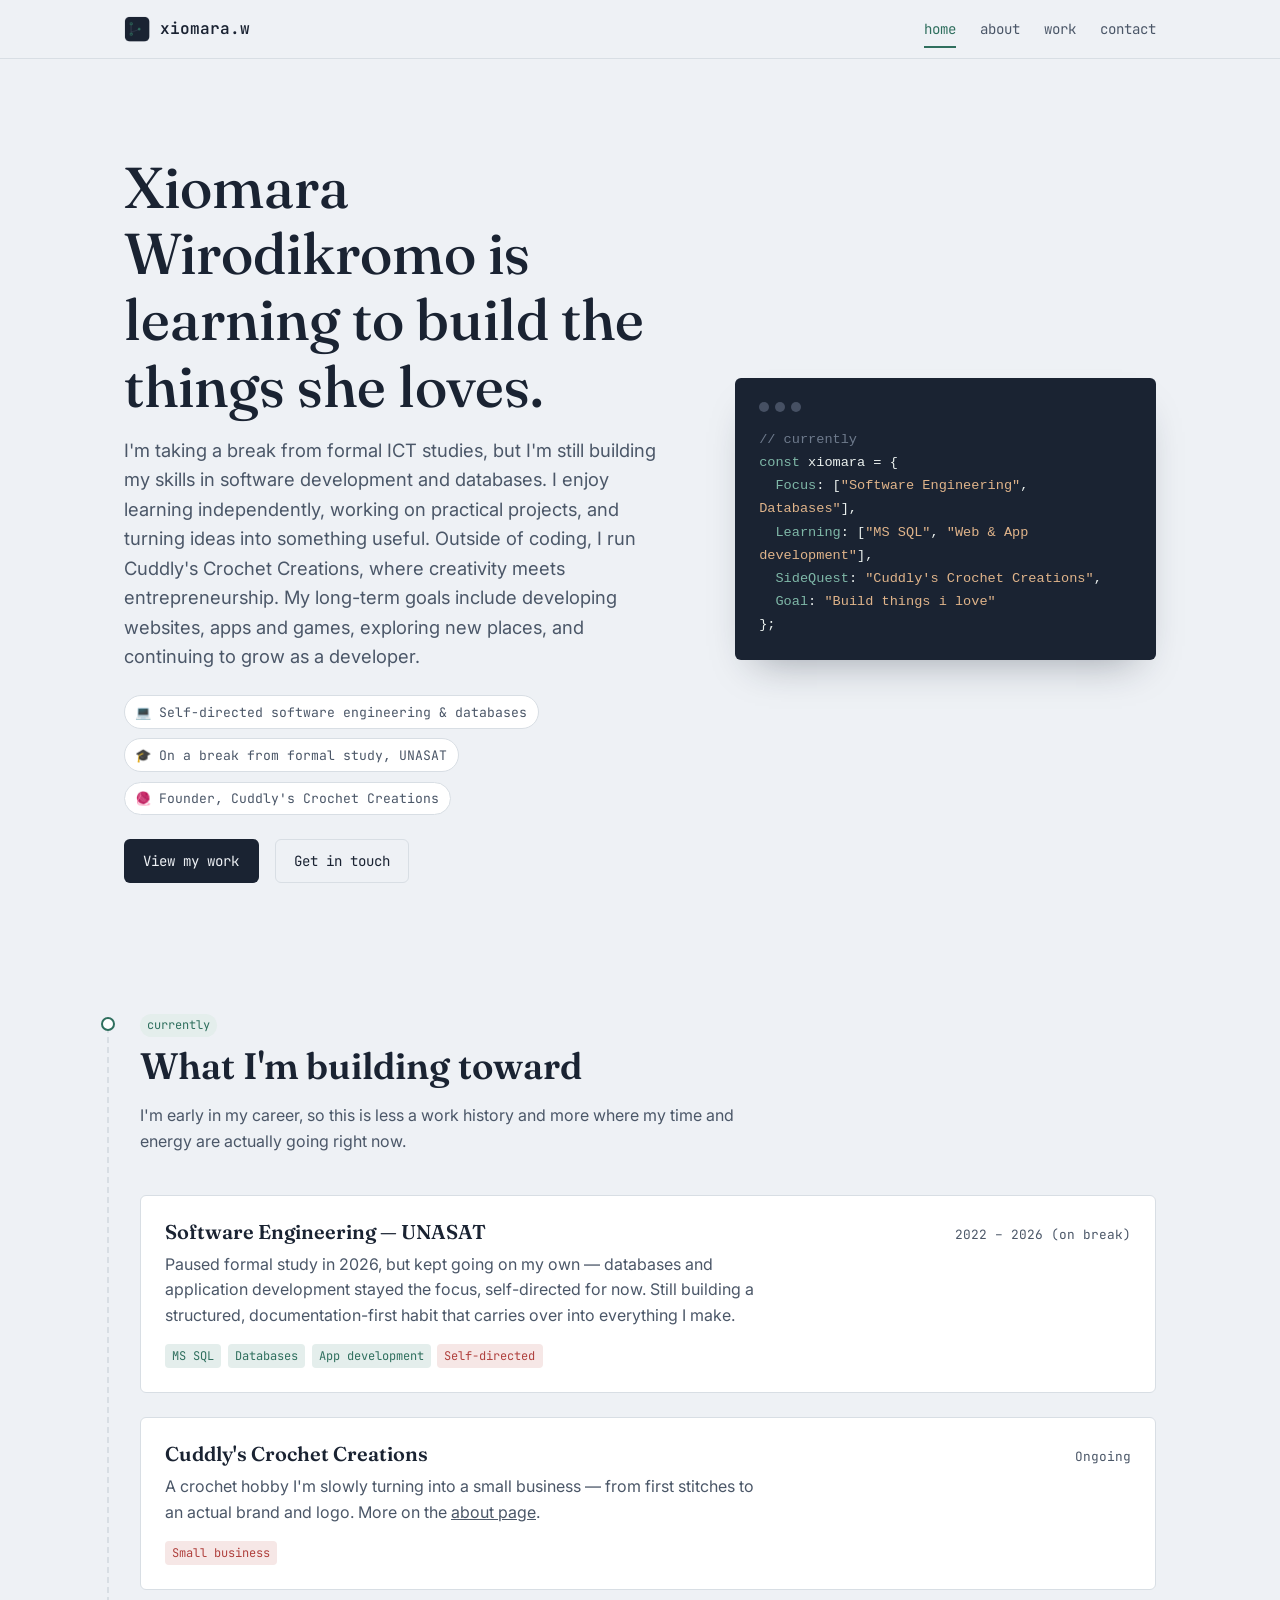
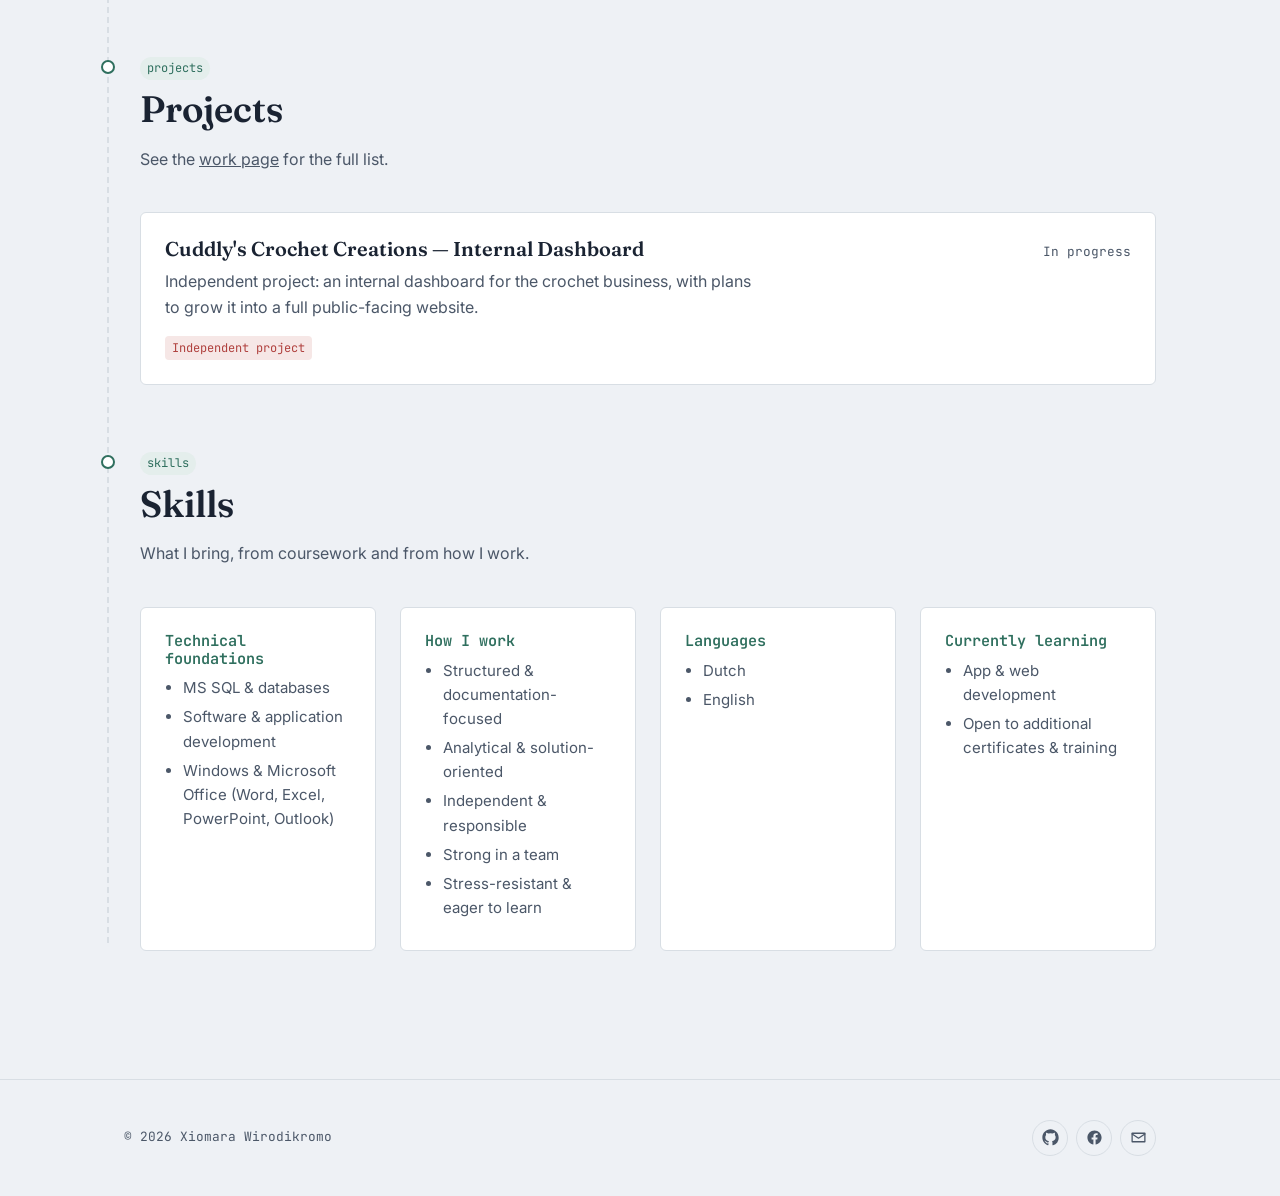
==== commit 81812263: "updated" ====
--- a/index.html
+++ b/index.html
@@ -42,7 +42,7 @@
           independently, working on practical projects, and turning ideas into 
           something useful. Outside of coding, I run Cuddly's Crochet Creations, 
           where creativity meets entrepreneurship. My long-term goals include 
-          developing games, exploring new places, and continuing to grow as a developer.</p>
+          developing websites, apps and games, exploring new places, and continuing to grow as a developer.</p>
 
         <ul class="hero-roles">
           <li>💻 Self-directed software engineering &amp; databases</li>
@@ -125,11 +125,11 @@
               <h3>Cuddly's Crochet Creations — Internal Dashboard</h3>
               <span class="entry-meta">In progress</span>
             </div>
-            <p>A current school project: an internal dashboard for the
+            <p>Independent project: an internal dashboard for the
               crochet business, with plans to grow it into a full
               public-facing website.</p>
             <div class="tag-row">
-              <span class="tag flag">Current school project</span>
+              <span class="tag flag">Independent project</span>
             </div>
           </article>
         </div>
@@ -145,8 +145,8 @@
           <div class="skill-card">
             <h3>Technical foundations</h3>
             <ul>
-              <li>MS SQL &amp; databases (basics)</li>
-              <li>Software &amp; application development (basics)</li>
+              <li>MS SQL &amp; databases</li>
+              <li>Software &amp; application development</li>
               <li>Windows &amp; Microsoft Office (Word, Excel, PowerPoint, Outlook)</li>
             </ul>
           </div>
@@ -170,7 +170,7 @@
           <div class="skill-card">
             <h3>Currently learning</h3>
             <ul>
-              <li>Game &amp; web development</li>
+              <li>App &amp; web development</li>
               <li>Open to additional certificates &amp; training</li>
             </ul>
           </div>
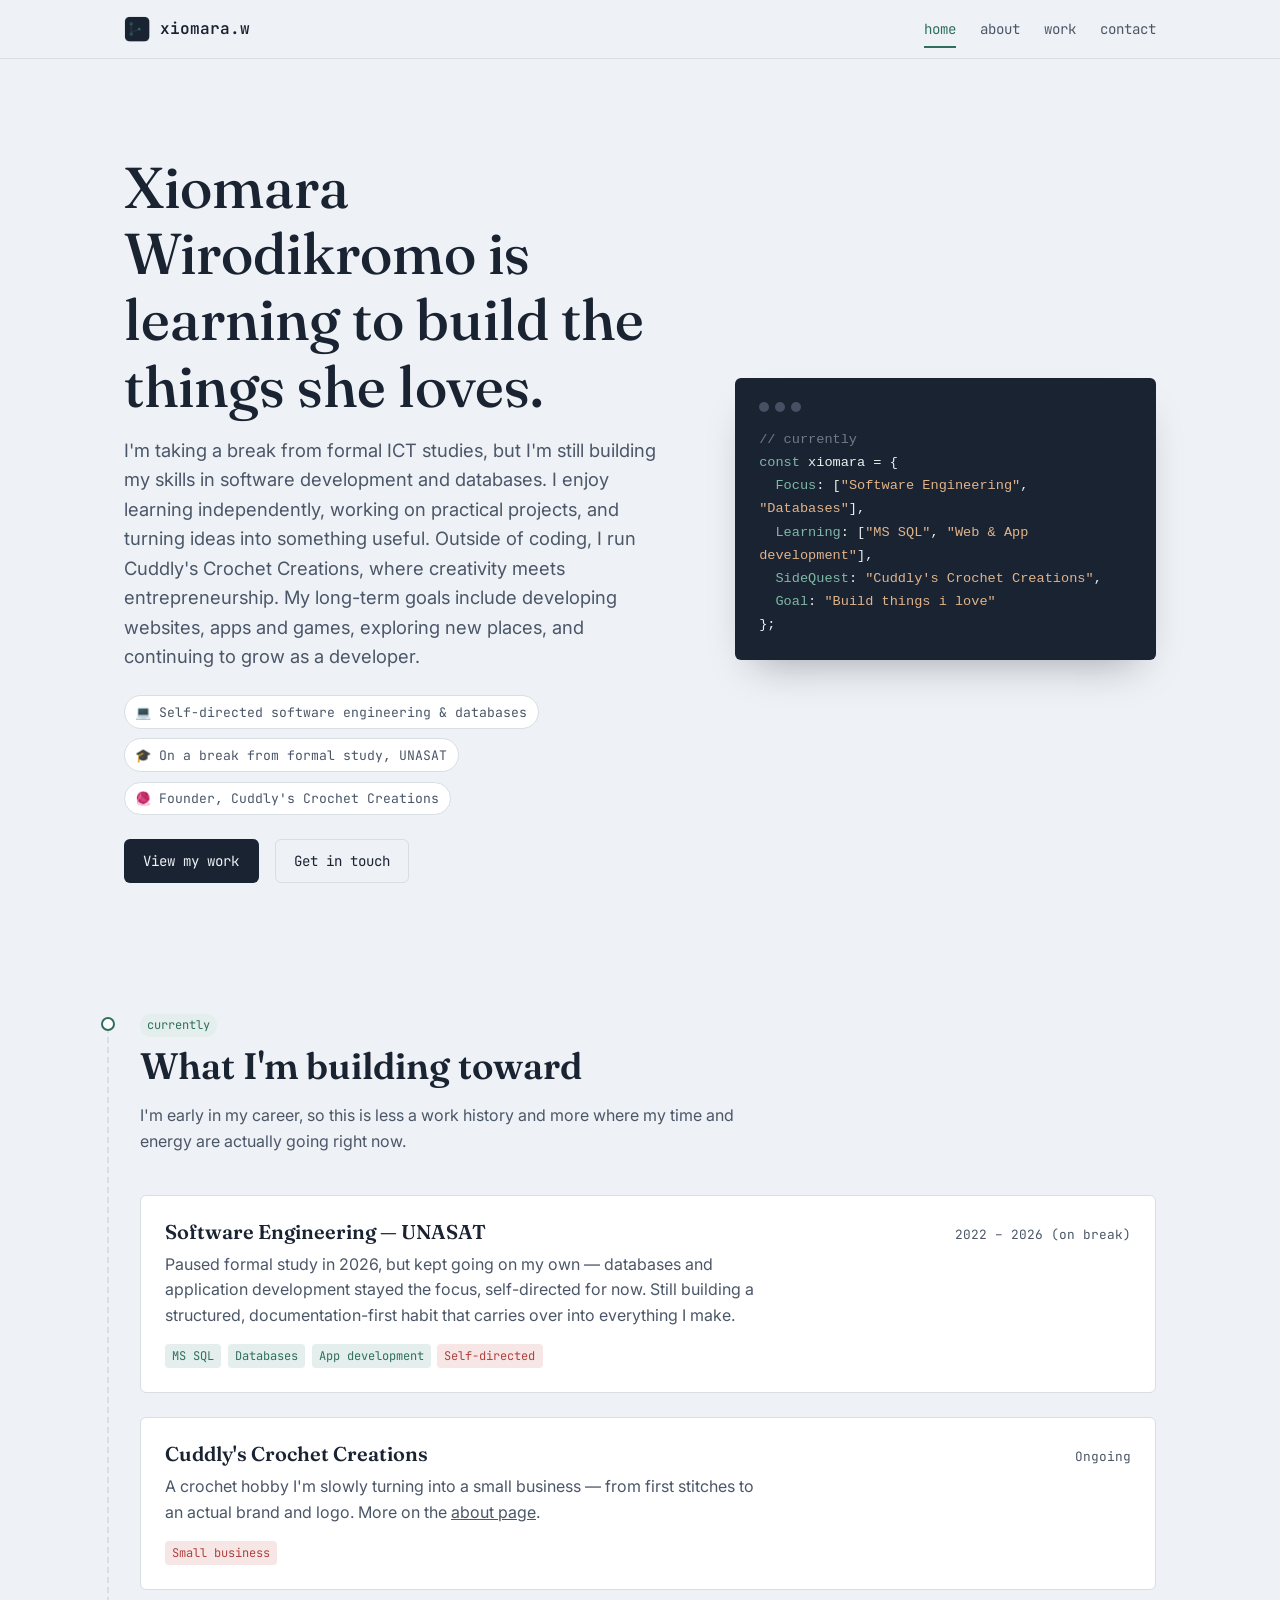
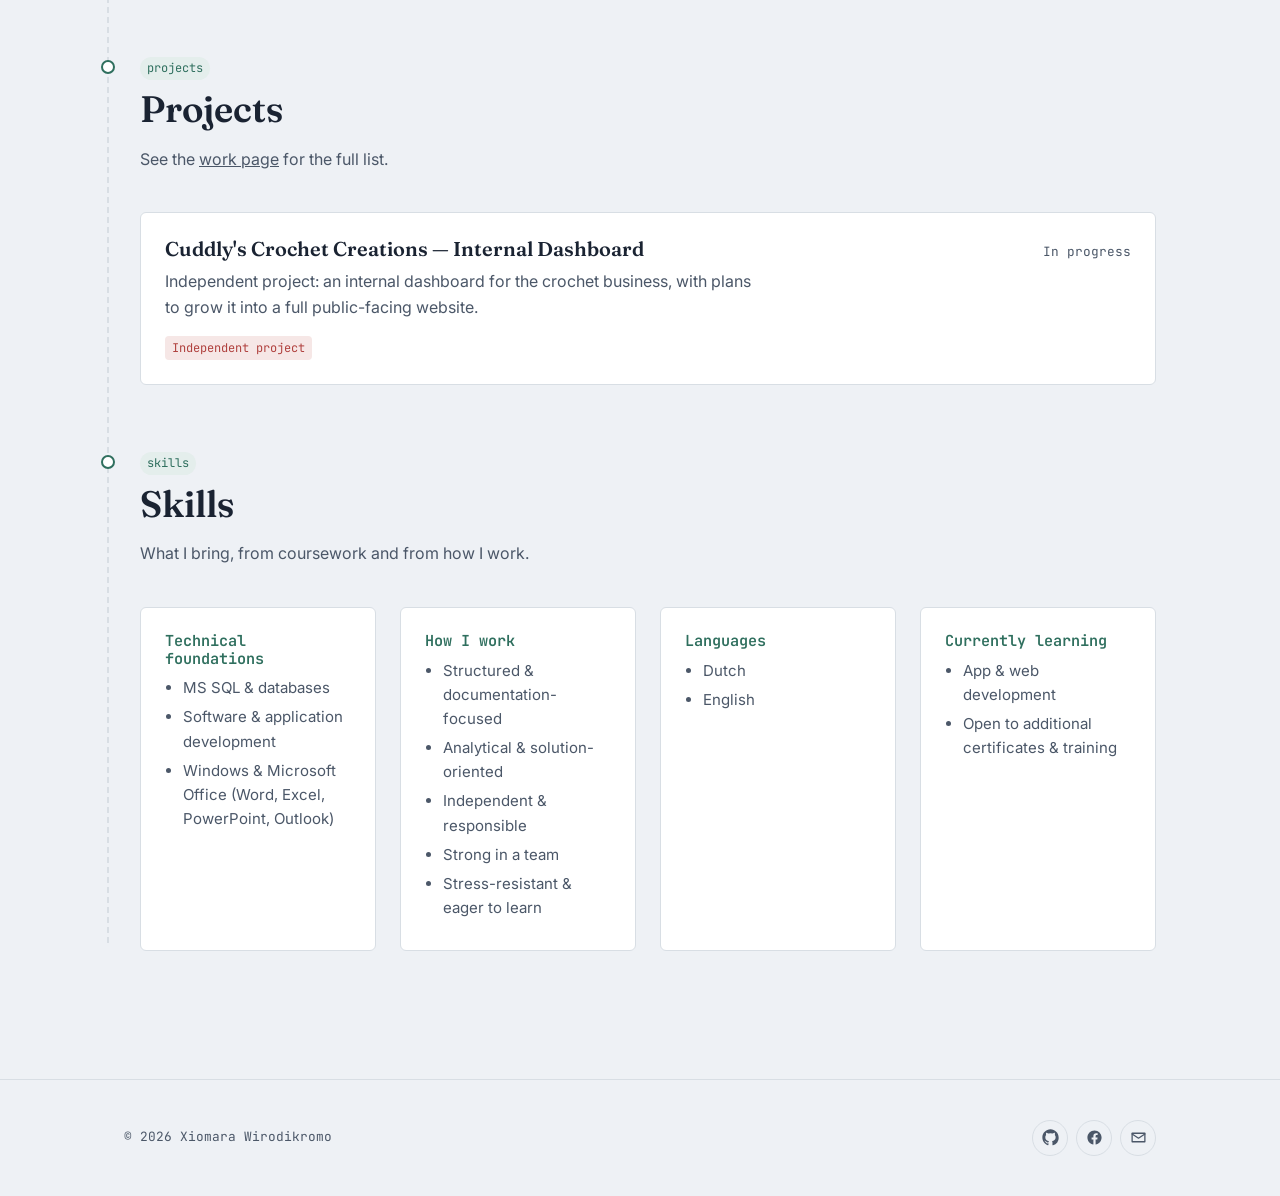
==== commit 70f8e490: "dated" ====
--- a/index.html
+++ b/index.html
@@ -60,7 +60,7 @@
         <div class="panel-titlebar"><span></span><span></span><span></span></div>
         <pre><span class="c">// currently</span>
 <span class="k">const</span> xiomara = {
-  <span class="k">Focus</span>: [<span class="s">"Software Engineering"</span>, <span class="s">Databases"</span>],
+  <span class="k">Focus</span>: [<span class="s">"Software Engineering"</span>, <span class="s">"Databases"</span>],
   <span class="k">Learning</span>: [<span class="s">"MS SQL"</span>, <span class="s">"Web & App development"</span>],
   <span class="k">SideQuest</span>: <span class="s">"Cuddly's Crochet Creations"</span>,
   <span class="k">Goal</span>: <span class="s">"Build things i love"</span>
